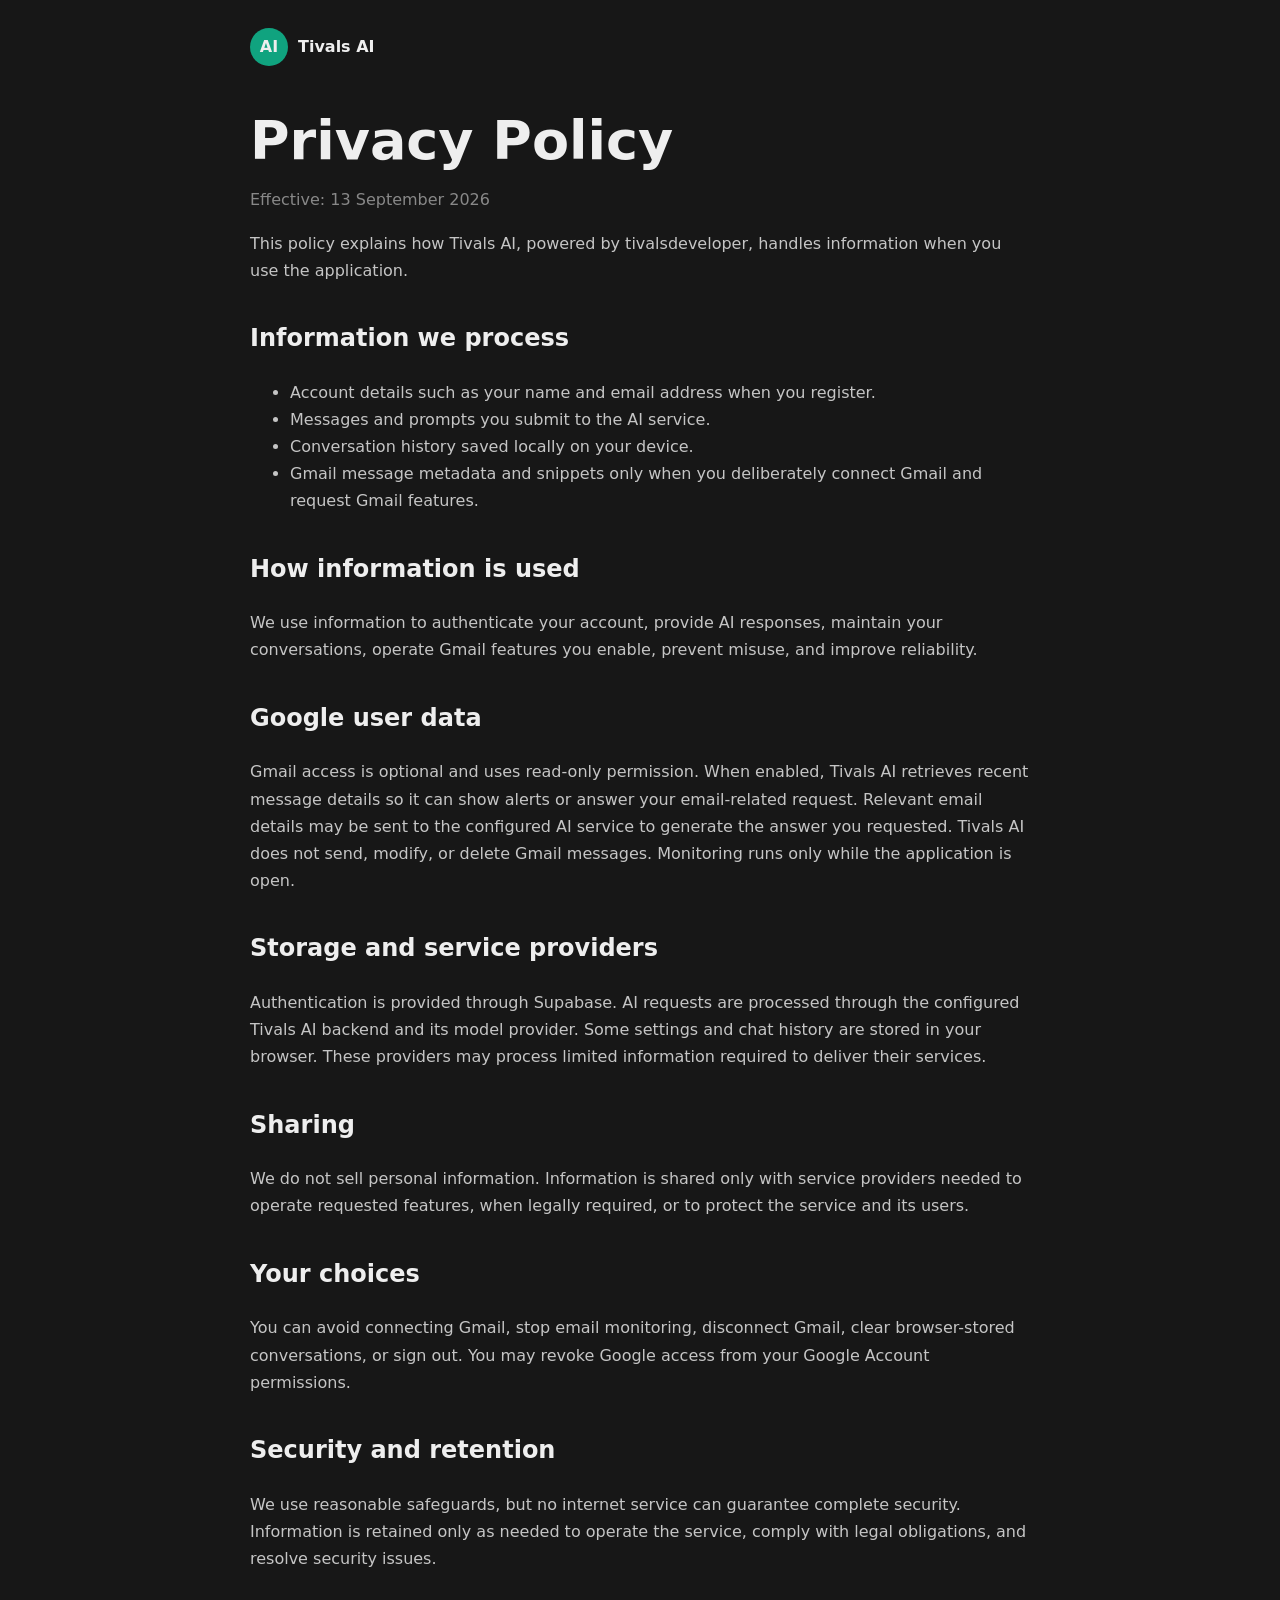
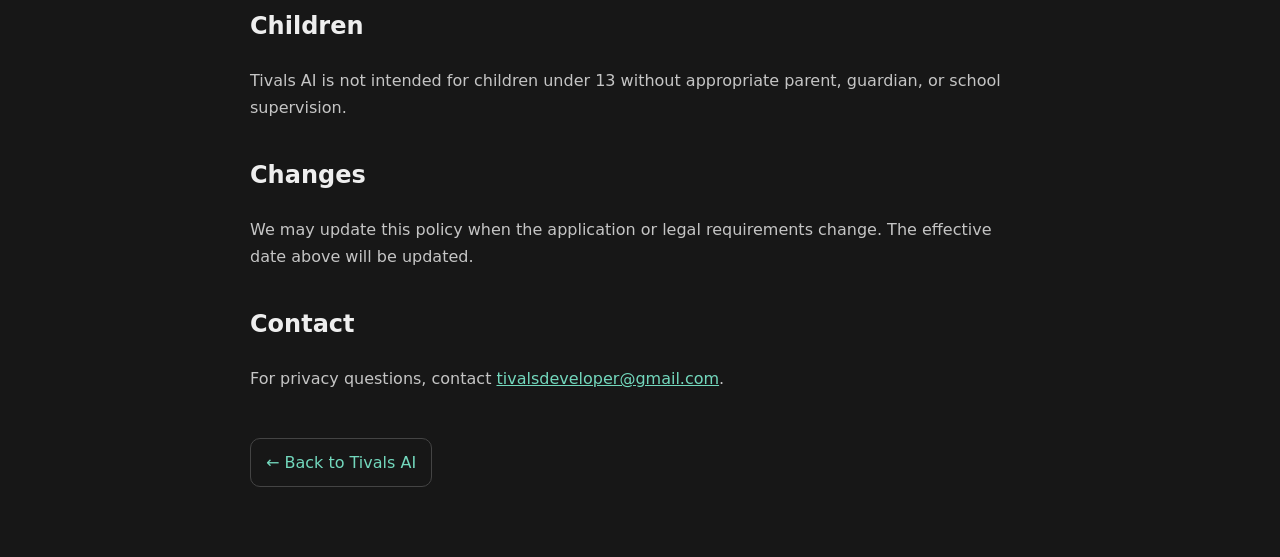
==== privacy.html @ 53633867 "Add Tivals AI privacy policy" ====
<!doctype html><html lang="en"><head><meta charset="UTF-8"><meta name="viewport" content="width=device-width,initial-scale=1"><meta name="robots" content="index,follow"><link rel="canonical" href="https://ai.tivalsdeveloper.site/privacy.html"><link rel="icon" href="app-icon.svg"><title>Privacy Policy — Tivals AI</title><style>body{margin:0;background:#171717;color:#eee;font:16px/1.7 system-ui,sans-serif}.wrap{max-width:780px;margin:auto;padding:28px 20px 70px}a{color:#73d8bd}.brand{display:flex;align-items:center;gap:10px;font-weight:800;margin-bottom:45px}.logo{display:grid;place-items:center;width:38px;height:38px;border-radius:50%;background:#10a37f}h1{font-size:clamp(34px,7vw,54px);line-height:1.1;margin:0 0 8px}h2{margin-top:34px}p,li{color:#c5c5c5}.date{color:#888}.back{display:inline-block;margin-top:30px;padding:10px 15px;border:1px solid #444;border-radius:10px;text-decoration:none}</style></head><body><main class="wrap"><div class="brand"><span class="logo">AI</span>Tivals AI</div><h1>Privacy Policy</h1><p class="date">Effective: 13 September 2026</p><p>This policy explains how Tivals AI, powered by tivalsdeveloper, handles information when you use the application.</p><h2>Information we process</h2><ul><li>Account details such as your name and email address when you register.</li><li>Messages and prompts you submit to the AI service.</li><li>Conversation history saved locally on your device.</li><li>Gmail message metadata and snippets only when you deliberately connect Gmail and request Gmail features.</li></ul><h2>How information is used</h2><p>We use information to authenticate your account, provide AI responses, maintain your conversations, operate Gmail features you enable, prevent misuse, and improve reliability.</p><h2>Google user data</h2><p>Gmail access is optional and uses read-only permission. When enabled, Tivals AI retrieves recent message details so it can show alerts or answer your email-related request. Relevant email details may be sent to the configured AI service to generate the answer you requested. Tivals AI does not send, modify, or delete Gmail messages. Monitoring runs only while the application is open.</p><h2>Storage and service providers</h2><p>Authentication is provided through Supabase. AI requests are processed through the configured Tivals AI backend and its model provider. Some settings and chat history are stored in your browser. These providers may process limited information required to deliver their services.</p><h2>Sharing</h2><p>We do not sell personal information. Information is shared only with service providers needed to operate requested features, when legally required, or to protect the service and its users.</p><h2>Your choices</h2><p>You can avoid connecting Gmail, stop email monitoring, disconnect Gmail, clear browser-stored conversations, or sign out. You may revoke Google access from your Google Account permissions.</p><h2>Security and retention</h2><p>We use reasonable safeguards, but no internet service can guarantee complete security. Information is retained only as needed to operate the service, comply with legal obligations, and resolve security issues.</p><h2>Children</h2><p>Tivals AI is not intended for children under 13 without appropriate parent, guardian, or school supervision.</p><h2>Changes</h2><p>We may update this policy when the application or legal requirements change. The effective date above will be updated.</p><h2>Contact</h2><p>For privacy questions, contact <a href="mailto:tivalsdeveloper@gmail.com">tivalsdeveloper@gmail.com</a>.</p><a class="back" href="./">← Back to Tivals AI</a></main></body></html>
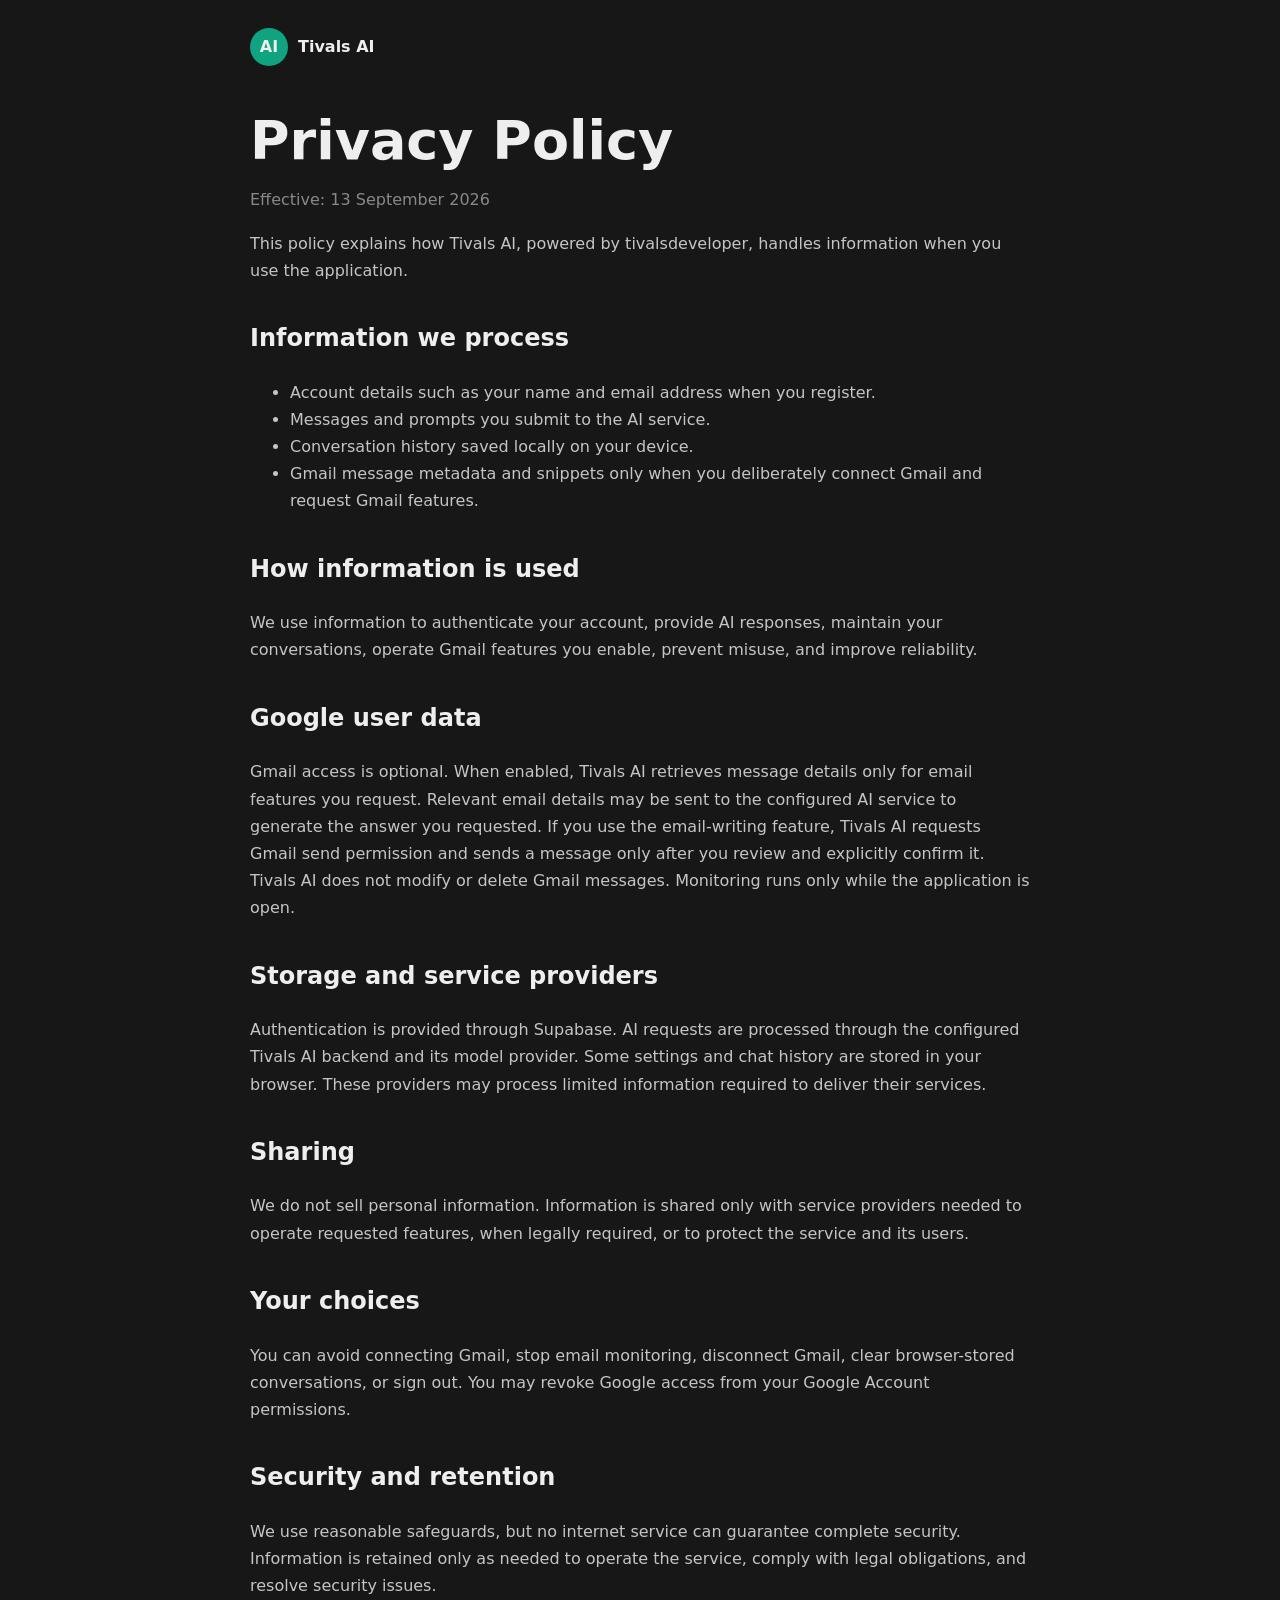
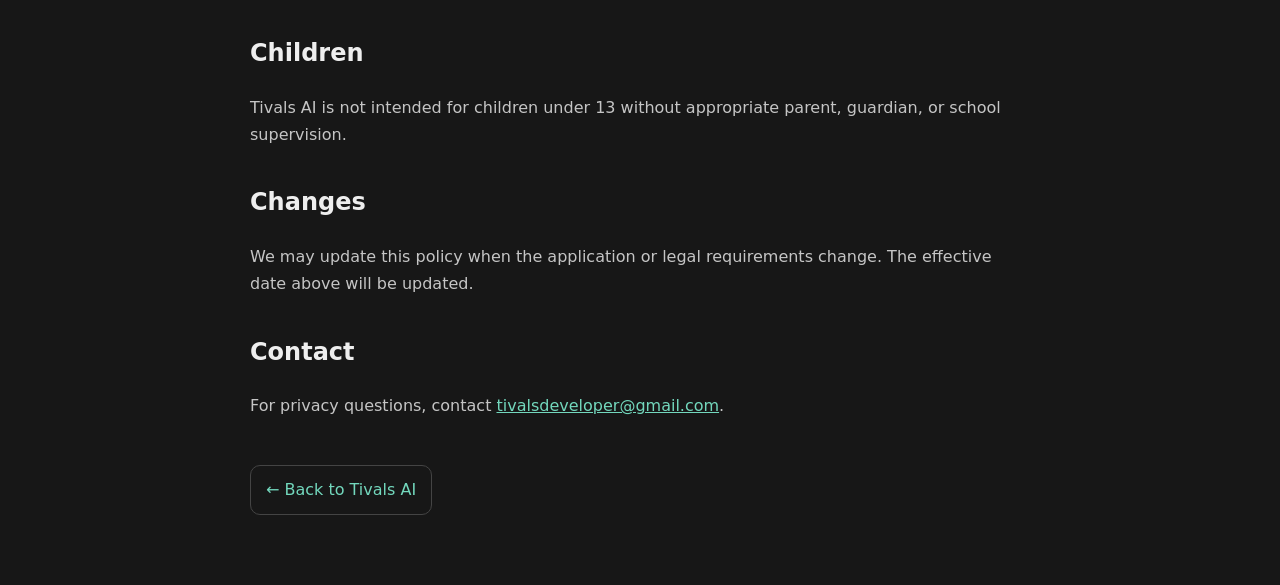
==== commit ccbd92cf: "Correct Gmail permissions in privacy policy" ====
--- a/privacy.html
+++ b/privacy.html
@@ -1 +1 @@
-<!doctype html><html lang="en"><head><meta charset="UTF-8"><meta name="viewport" content="width=device-width,initial-scale=1"><meta name="robots" content="index,follow"><link rel="canonical" href="https://ai.tivalsdeveloper.site/privacy.html"><link rel="icon" href="app-icon.svg"><title>Privacy Policy — Tivals AI</title><style>body{margin:0;background:#171717;color:#eee;font:16px/1.7 system-ui,sans-serif}.wrap{max-width:780px;margin:auto;padding:28px 20px 70px}a{color:#73d8bd}.brand{display:flex;align-items:center;gap:10px;font-weight:800;margin-bottom:45px}.logo{display:grid;place-items:center;width:38px;height:38px;border-radius:50%;background:#10a37f}h1{font-size:clamp(34px,7vw,54px);line-height:1.1;margin:0 0 8px}h2{margin-top:34px}p,li{color:#c5c5c5}.date{color:#888}.back{display:inline-block;margin-top:30px;padding:10px 15px;border:1px solid #444;border-radius:10px;text-decoration:none}</style></head><body><main class="wrap"><div class="brand"><span class="logo">AI</span>Tivals AI</div><h1>Privacy Policy</h1><p class="date">Effective: 13 September 2026</p><p>This policy explains how Tivals AI, powered by tivalsdeveloper, handles information when you use the application.</p><h2>Information we process</h2><ul><li>Account details such as your name and email address when you register.</li><li>Messages and prompts you submit to the AI service.</li><li>Conversation history saved locally on your device.</li><li>Gmail message metadata and snippets only when you deliberately connect Gmail and request Gmail features.</li></ul><h2>How information is used</h2><p>We use information to authenticate your account, provide AI responses, maintain your conversations, operate Gmail features you enable, prevent misuse, and improve reliability.</p><h2>Google user data</h2><p>Gmail access is optional and uses read-only permission. When enabled, Tivals AI retrieves recent message details so it can show alerts or answer your email-related request. Relevant email details may be sent to the configured AI service to generate the answer you requested. Tivals AI does not send, modify, or delete Gmail messages. Monitoring runs only while the application is open.</p><h2>Storage and service providers</h2><p>Authentication is provided through Supabase. AI requests are processed through the configured Tivals AI backend and its model provider. Some settings and chat history are stored in your browser. These providers may process limited information required to deliver their services.</p><h2>Sharing</h2><p>We do not sell personal information. Information is shared only with service providers needed to operate requested features, when legally required, or to protect the service and its users.</p><h2>Your choices</h2><p>You can avoid connecting Gmail, stop email monitoring, disconnect Gmail, clear browser-stored conversations, or sign out. You may revoke Google access from your Google Account permissions.</p><h2>Security and retention</h2><p>We use reasonable safeguards, but no internet service can guarantee complete security. Information is retained only as needed to operate the service, comply with legal obligations, and resolve security issues.</p><h2>Children</h2><p>Tivals AI is not intended for children under 13 without appropriate parent, guardian, or school supervision.</p><h2>Changes</h2><p>We may update this policy when the application or legal requirements change. The effective date above will be updated.</p><h2>Contact</h2><p>For privacy questions, contact <a href="mailto:tivalsdeveloper@gmail.com">tivalsdeveloper@gmail.com</a>.</p><a class="back" href="./">← Back to Tivals AI</a></main></body></html>
+<!doctype html><html lang="en"><head><meta charset="UTF-8"><meta name="viewport" content="width=device-width,initial-scale=1"><meta name="robots" content="index,follow"><link rel="canonical" href="https://ai.tivalsdeveloper.site/privacy.html"><link rel="icon" href="app-icon.svg"><title>Privacy Policy — Tivals AI</title><style>body{margin:0;background:#171717;color:#eee;font:16px/1.7 system-ui,sans-serif}.wrap{max-width:780px;margin:auto;padding:28px 20px 70px}a{color:#73d8bd}.brand{display:flex;align-items:center;gap:10px;font-weight:800;margin-bottom:45px}.logo{display:grid;place-items:center;width:38px;height:38px;border-radius:50%;background:#10a37f}h1{font-size:clamp(34px,7vw,54px);line-height:1.1;margin:0 0 8px}h2{margin-top:34px}p,li{color:#c5c5c5}.date{color:#888}.back{display:inline-block;margin-top:30px;padding:10px 15px;border:1px solid #444;border-radius:10px;text-decoration:none}</style></head><body><main class="wrap"><div class="brand"><span class="logo">AI</span>Tivals AI</div><h1>Privacy Policy</h1><p class="date">Effective: 13 September 2026</p><p>This policy explains how Tivals AI, powered by tivalsdeveloper, handles information when you use the application.</p><h2>Information we process</h2><ul><li>Account details such as your name and email address when you register.</li><li>Messages and prompts you submit to the AI service.</li><li>Conversation history saved locally on your device.</li><li>Gmail message metadata and snippets only when you deliberately connect Gmail and request Gmail features.</li></ul><h2>How information is used</h2><p>We use information to authenticate your account, provide AI responses, maintain your conversations, operate Gmail features you enable, prevent misuse, and improve reliability.</p><h2>Google user data</h2><p>Gmail access is optional. When enabled, Tivals AI retrieves message details only for email features you request. Relevant email details may be sent to the configured AI service to generate the answer you requested. If you use the email-writing feature, Tivals AI requests Gmail send permission and sends a message only after you review and explicitly confirm it. Tivals AI does not modify or delete Gmail messages. Monitoring runs only while the application is open.</p><h2>Storage and service providers</h2><p>Authentication is provided through Supabase. AI requests are processed through the configured Tivals AI backend and its model provider. Some settings and chat history are stored in your browser. These providers may process limited information required to deliver their services.</p><h2>Sharing</h2><p>We do not sell personal information. Information is shared only with service providers needed to operate requested features, when legally required, or to protect the service and its users.</p><h2>Your choices</h2><p>You can avoid connecting Gmail, stop email monitoring, disconnect Gmail, clear browser-stored conversations, or sign out. You may revoke Google access from your Google Account permissions.</p><h2>Security and retention</h2><p>We use reasonable safeguards, but no internet service can guarantee complete security. Information is retained only as needed to operate the service, comply with legal obligations, and resolve security issues.</p><h2>Children</h2><p>Tivals AI is not intended for children under 13 without appropriate parent, guardian, or school supervision.</p><h2>Changes</h2><p>We may update this policy when the application or legal requirements change. The effective date above will be updated.</p><h2>Contact</h2><p>For privacy questions, contact <a href="mailto:tivalsdeveloper@gmail.com">tivalsdeveloper@gmail.com</a>.</p><a class="back" href="./">← Back to Tivals AI</a></main></body></html>
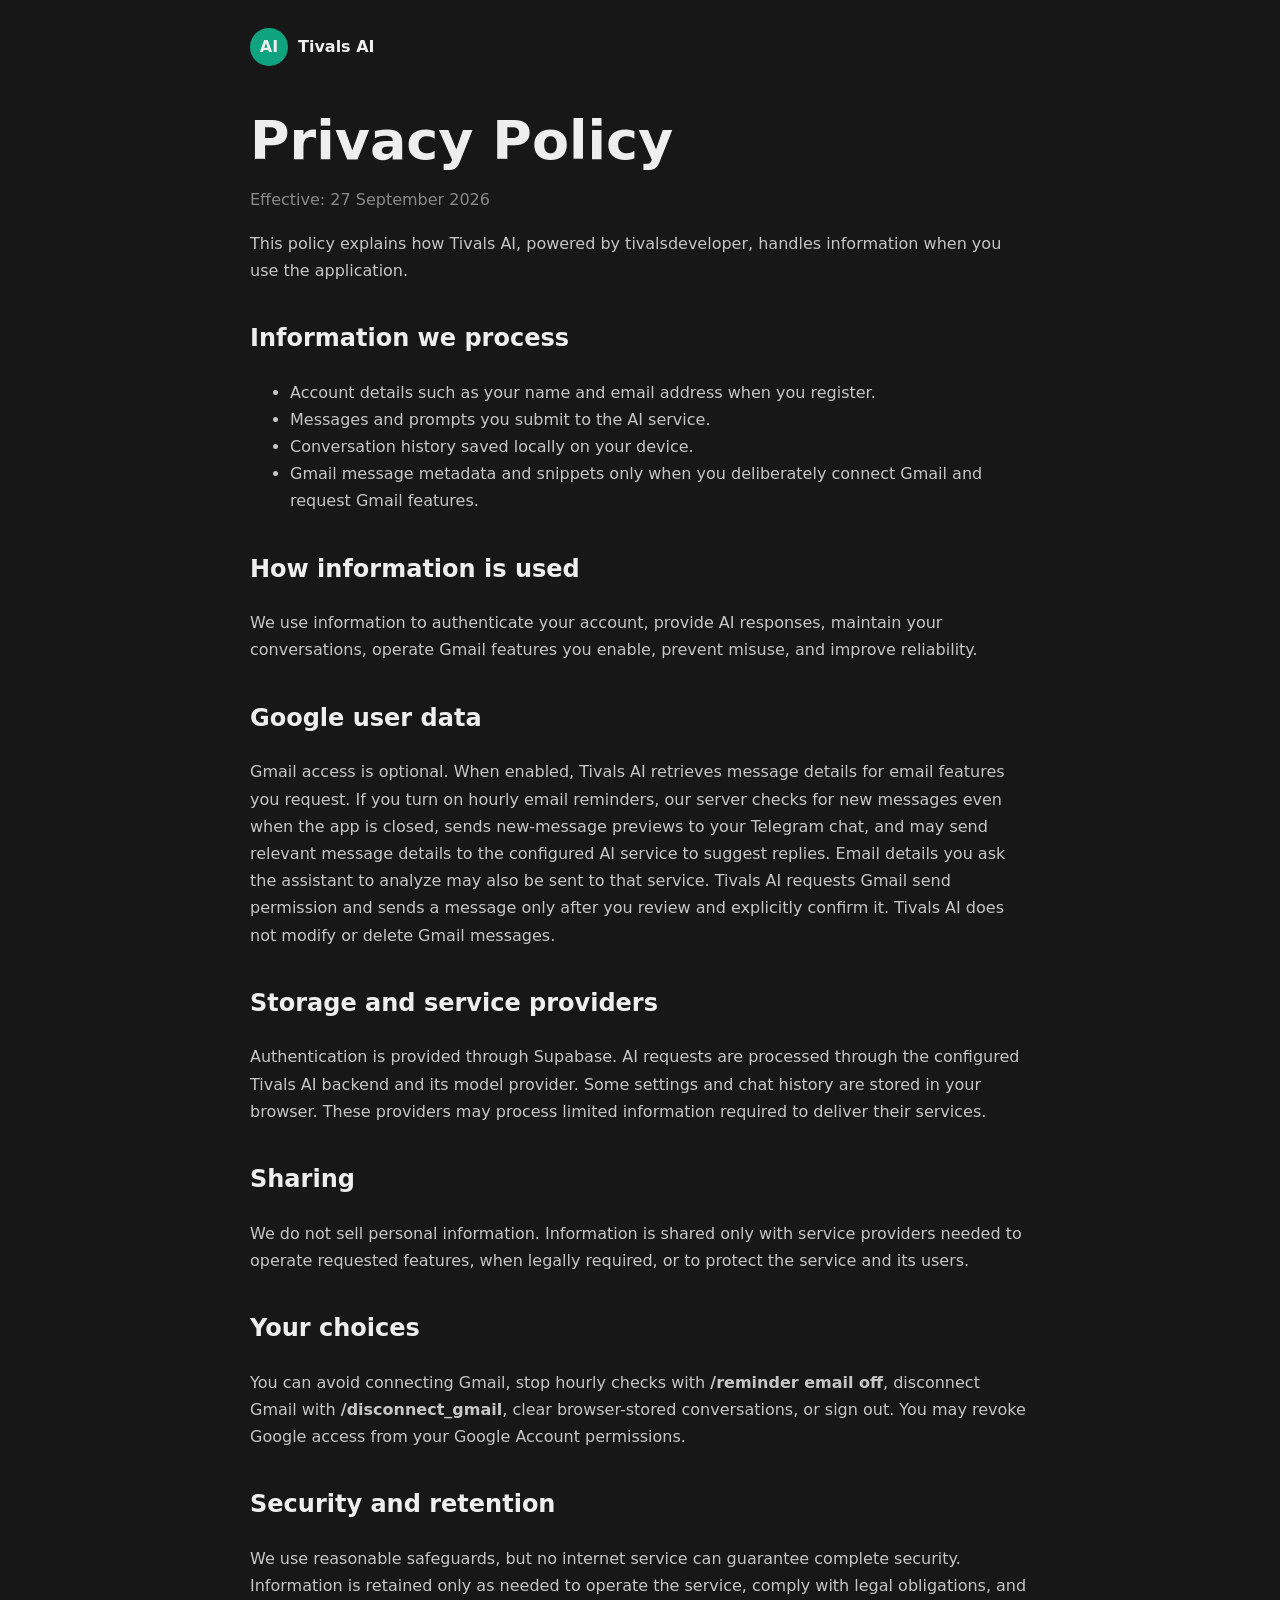
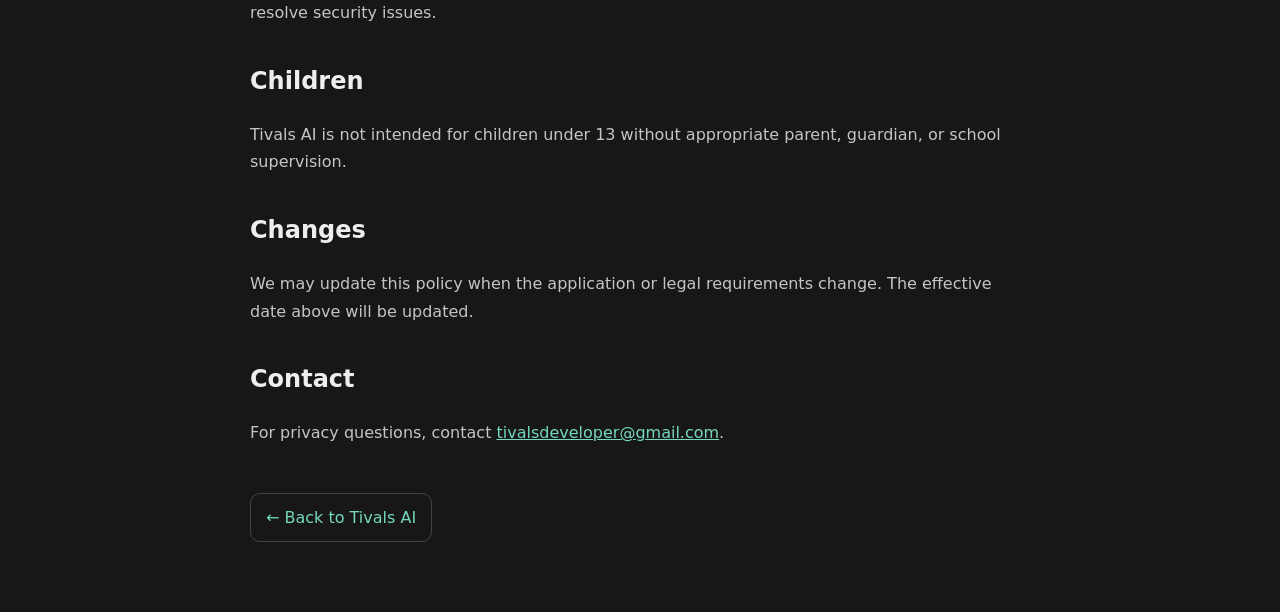
==== commit 2efddfe7: "Disclose background Gmail monitoring in privacy policy" ====
--- a/privacy.html
+++ b/privacy.html
@@ -1 +1 @@
-<!doctype html><html lang="en"><head><meta charset="UTF-8"><meta name="viewport" content="width=device-width,initial-scale=1"><meta name="robots" content="index,follow"><link rel="canonical" href="https://ai.tivalsdeveloper.site/privacy.html"><link rel="icon" href="app-icon.svg"><title>Privacy Policy — Tivals AI</title><style>body{margin:0;background:#171717;color:#eee;font:16px/1.7 system-ui,sans-serif}.wrap{max-width:780px;margin:auto;padding:28px 20px 70px}a{color:#73d8bd}.brand{display:flex;align-items:center;gap:10px;font-weight:800;margin-bottom:45px}.logo{display:grid;place-items:center;width:38px;height:38px;border-radius:50%;background:#10a37f}h1{font-size:clamp(34px,7vw,54px);line-height:1.1;margin:0 0 8px}h2{margin-top:34px}p,li{color:#c5c5c5}.date{color:#888}.back{display:inline-block;margin-top:30px;padding:10px 15px;border:1px solid #444;border-radius:10px;text-decoration:none}</style></head><body><main class="wrap"><div class="brand"><span class="logo">AI</span>Tivals AI</div><h1>Privacy Policy</h1><p class="date">Effective: 13 September 2026</p><p>This policy explains how Tivals AI, powered by tivalsdeveloper, handles information when you use the application.</p><h2>Information we process</h2><ul><li>Account details such as your name and email address when you register.</li><li>Messages and prompts you submit to the AI service.</li><li>Conversation history saved locally on your device.</li><li>Gmail message metadata and snippets only when you deliberately connect Gmail and request Gmail features.</li></ul><h2>How information is used</h2><p>We use information to authenticate your account, provide AI responses, maintain your conversations, operate Gmail features you enable, prevent misuse, and improve reliability.</p><h2>Google user data</h2><p>Gmail access is optional. When enabled, Tivals AI retrieves message details only for email features you request. Relevant email details may be sent to the configured AI service to generate the answer you requested. If you use the email-writing feature, Tivals AI requests Gmail send permission and sends a message only after you review and explicitly confirm it. Tivals AI does not modify or delete Gmail messages. Monitoring runs only while the application is open.</p><h2>Storage and service providers</h2><p>Authentication is provided through Supabase. AI requests are processed through the configured Tivals AI backend and its model provider. Some settings and chat history are stored in your browser. These providers may process limited information required to deliver their services.</p><h2>Sharing</h2><p>We do not sell personal information. Information is shared only with service providers needed to operate requested features, when legally required, or to protect the service and its users.</p><h2>Your choices</h2><p>You can avoid connecting Gmail, stop email monitoring, disconnect Gmail, clear browser-stored conversations, or sign out. You may revoke Google access from your Google Account permissions.</p><h2>Security and retention</h2><p>We use reasonable safeguards, but no internet service can guarantee complete security. Information is retained only as needed to operate the service, comply with legal obligations, and resolve security issues.</p><h2>Children</h2><p>Tivals AI is not intended for children under 13 without appropriate parent, guardian, or school supervision.</p><h2>Changes</h2><p>We may update this policy when the application or legal requirements change. The effective date above will be updated.</p><h2>Contact</h2><p>For privacy questions, contact <a href="mailto:tivalsdeveloper@gmail.com">tivalsdeveloper@gmail.com</a>.</p><a class="back" href="./">← Back to Tivals AI</a></main></body></html>
+<!doctype html><html lang="en"><head><meta charset="UTF-8"><meta name="viewport" content="width=device-width,initial-scale=1"><meta name="robots" content="index,follow"><link rel="canonical" href="https://ai.tivalsdeveloper.site/privacy.html"><link rel="icon" href="app-icon.svg"><title>Privacy Policy — Tivals AI</title><style>body{margin:0;background:#171717;color:#eee;font:16px/1.7 system-ui,sans-serif}.wrap{max-width:780px;margin:auto;padding:28px 20px 70px}a{color:#73d8bd}.brand{display:flex;align-items:center;gap:10px;font-weight:800;margin-bottom:45px}.logo{display:grid;place-items:center;width:38px;height:38px;border-radius:50%;background:#10a37f}h1{font-size:clamp(34px,7vw,54px);line-height:1.1;margin:0 0 8px}h2{margin-top:34px}p,li{color:#c5c5c5}.date{color:#888}.back{display:inline-block;margin-top:30px;padding:10px 15px;border:1px solid #444;border-radius:10px;text-decoration:none}</style></head><body><main class="wrap"><div class="brand"><span class="logo">AI</span>Tivals AI</div><h1>Privacy Policy</h1><p class="date">Effective: 27 September 2026</p><p>This policy explains how Tivals AI, powered by tivalsdeveloper, handles information when you use the application.</p><h2>Information we process</h2><ul><li>Account details such as your name and email address when you register.</li><li>Messages and prompts you submit to the AI service.</li><li>Conversation history saved locally on your device.</li><li>Gmail message metadata and snippets only when you deliberately connect Gmail and request Gmail features.</li></ul><h2>How information is used</h2><p>We use information to authenticate your account, provide AI responses, maintain your conversations, operate Gmail features you enable, prevent misuse, and improve reliability.</p><h2>Google user data</h2><p>Gmail access is optional. When enabled, Tivals AI retrieves message details for email features you request. If you turn on hourly email reminders, our server checks for new messages even when the app is closed, sends new-message previews to your Telegram chat, and may send relevant message details to the configured AI service to suggest replies. Email details you ask the assistant to analyze may also be sent to that service. Tivals AI requests Gmail send permission and sends a message only after you review and explicitly confirm it. Tivals AI does not modify or delete Gmail messages.</p><h2>Storage and service providers</h2><p>Authentication is provided through Supabase. AI requests are processed through the configured Tivals AI backend and its model provider. Some settings and chat history are stored in your browser. These providers may process limited information required to deliver their services.</p><h2>Sharing</h2><p>We do not sell personal information. Information is shared only with service providers needed to operate requested features, when legally required, or to protect the service and its users.</p><h2>Your choices</h2><p>You can avoid connecting Gmail, stop hourly checks with <strong>/reminder email off</strong>, disconnect Gmail with <strong>/disconnect_gmail</strong>, clear browser-stored conversations, or sign out. You may revoke Google access from your Google Account permissions.</p><h2>Security and retention</h2><p>We use reasonable safeguards, but no internet service can guarantee complete security. Information is retained only as needed to operate the service, comply with legal obligations, and resolve security issues.</p><h2>Children</h2><p>Tivals AI is not intended for children under 13 without appropriate parent, guardian, or school supervision.</p><h2>Changes</h2><p>We may update this policy when the application or legal requirements change. The effective date above will be updated.</p><h2>Contact</h2><p>For privacy questions, contact <a href="mailto:tivalsdeveloper@gmail.com">tivalsdeveloper@gmail.com</a>.</p><a class="back" href="./">← Back to Tivals AI</a></main></body></html>
